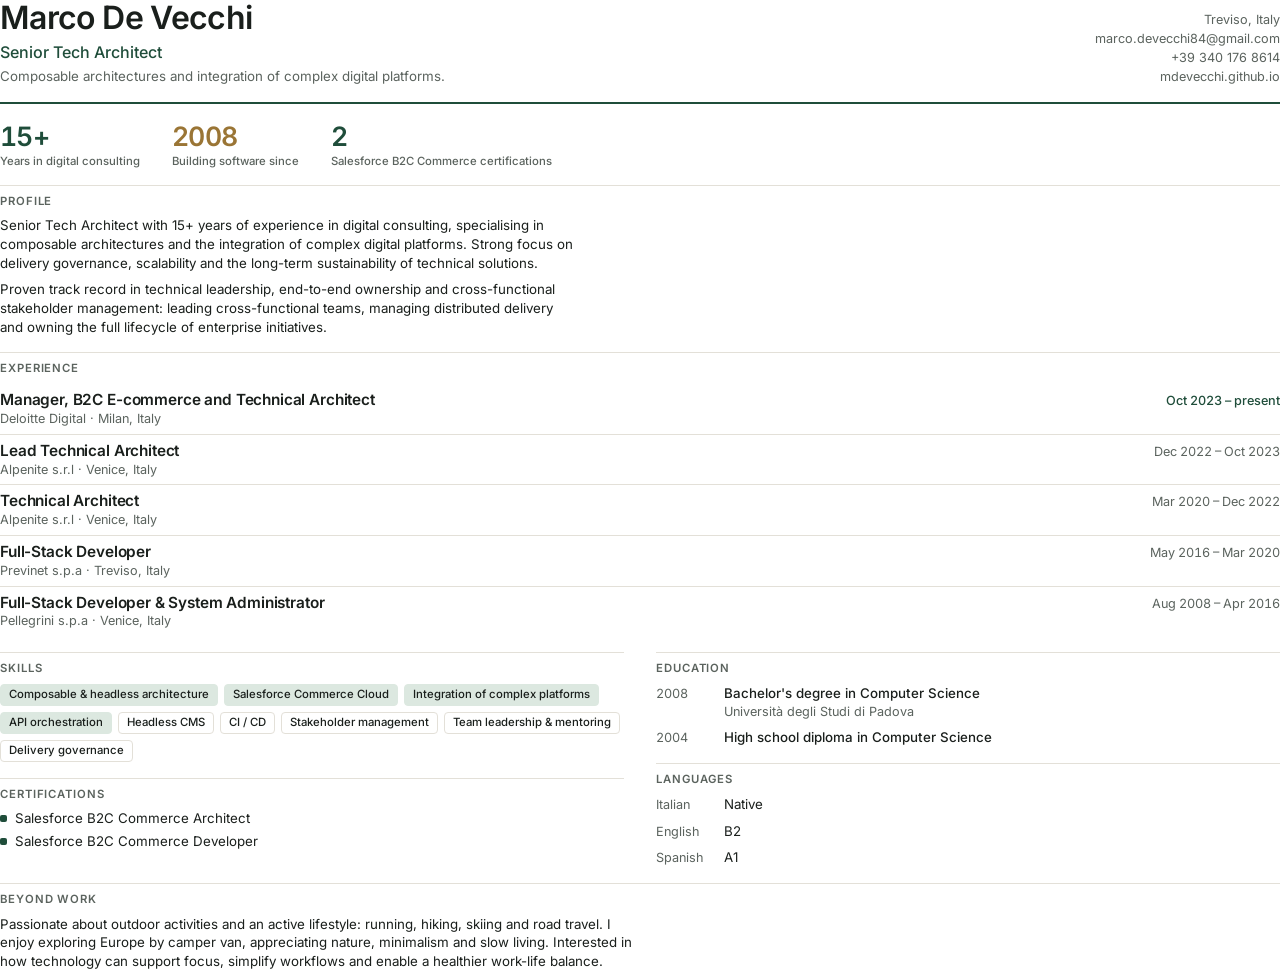
==== cv-print.html @ c817d999 "Update contact email and regenerate the CV PDF from the design system Switch the email to marco.deve" ====
<!doctype html>
<html lang="en">
<head>
<meta charset="utf-8">
<title>Marco De Vecchi — CV</title>
<link rel="stylesheet" href="fonts/inter.css">
<style>
  /* A4 CV assembled from the design system's CV components:
     CVHeader → Metric ×3 → SectionHeading + content. Print prints white. */
  :root {
    --surface: #FFFFFF; --surface-raised: #FFFFFF; --ink: #1A1F1C; --ink-muted: #5B635E;
    --forest: #1F4D3A; --forest-soft: #DCE8E0; --on-forest: #FAF8F3; --brass: #9A7535; --line: #E3E0D8;
    --font-sans: "Inter", system-ui, -apple-system, "Segoe UI", sans-serif;
    --space-1: 4px; --space-2: 8px; --space-4: 16px; --space-6: 24px; --space-8: 32px; --space-12: 48px;
    --radius-sm: 4px; --radius-md: 8px;
  }
  @page { size: A4; margin: 14mm 16mm; }
  * { box-sizing: border-box; }
  html, body { margin: 0; }
  body { font-family: var(--font-sans); font-size: 10pt; line-height: 1.4; color: var(--ink); background: var(--surface); -webkit-font-smoothing: antialiased; }
  h1, h2, h3, p, ul { margin: 0; }
  ul { padding: 0; list-style: none; }
  a { color: inherit; text-decoration: none; }

  /* CVHeader */
  .cvh { display: flex; justify-content: space-between; align-items: flex-end; gap: var(--space-6); padding-bottom: var(--space-4); border-bottom: 2px solid var(--forest); }
  .cvh-name { font-size: 24pt; line-height: 1.15; font-weight: 600; letter-spacing: -0.02em; }
  .cvh-role { margin-top: var(--space-1); font-size: 12pt; line-height: 1.4; color: var(--forest); font-weight: 500; }
  .cvh-tagline { margin-top: var(--space-1); font-size: 10pt; color: var(--ink-muted); }
  .cvh-contacts { text-align: right; font-size: 9.5pt; line-height: 1.5; color: var(--ink-muted); white-space: nowrap; }

  /* Metric */
  .metrics { display: flex; gap: var(--space-8); margin-top: var(--space-4); }
  .metric { display: flex; flex-direction: column; gap: 2px; min-width: 110px; }
  .metric-value { font-size: 20pt; line-height: 1.2; font-weight: 600; letter-spacing: -0.02em; color: var(--forest); font-variant-numeric: tabular-nums; }
  .metric-accent .metric-value { color: var(--brass); }
  .metric-label { font-size: 8.5pt; line-height: 1.3; font-weight: 500; color: var(--ink-muted); }

  /* SectionHeading */
  .sh { margin: var(--space-4) 0 var(--space-2); padding-top: var(--space-2); border-top: 1px solid var(--line); font-size: 8.5pt; line-height: 1.3; font-weight: 600; letter-spacing: 0.08em; text-transform: uppercase; color: var(--ink-muted); }

  .profile { max-width: 72ch; }
  .profile + .profile { margin-top: var(--space-2); }

  /* ExperienceItem */
  .exp { padding: 6px 0; break-inside: avoid; }
  .exp + .exp { border-top: 1px solid var(--line); }
  .exp-head { display: flex; justify-content: space-between; align-items: baseline; gap: var(--space-4); }
  .exp-role { font-size: 11.5pt; line-height: 1.3; font-weight: 600; letter-spacing: -0.01em; }
  .exp-org { font-size: 9.5pt; color: var(--ink-muted); }
  .exp-period { flex: none; font-size: 9.5pt; color: var(--ink-muted); font-variant-numeric: tabular-nums; }
  .exp-current .exp-period { color: var(--forest); font-weight: 500; }

  /* Two columns for the compact sections */
  .cols { display: grid; grid-template-columns: 1fr 1fr; column-gap: var(--space-8); }

  /* SkillTag */
  .tags { display: flex; flex-wrap: wrap; gap: 6px; }
  .tag { display: inline-block; padding: 2px var(--space-2); border: 1px solid var(--line); border-radius: var(--radius-sm); font-size: 8.5pt; line-height: 1.4; font-weight: 500; color: var(--ink); background: var(--surface-raised); }
  .tag-core { background: var(--forest-soft); border-color: var(--forest-soft); }

  .rows { display: grid; gap: var(--space-2); }
  .row { display: grid; grid-template-columns: 60px 1fr; gap: var(--space-2); align-items: baseline; }
  .row-key { font-size: 9.5pt; color: var(--ink-muted); font-variant-numeric: tabular-nums; }
  .row-title { font-weight: 500; }
  .row-sub { font-size: 9.5pt; color: var(--ink-muted); }
  .certs li { display: flex; gap: var(--space-2); align-items: center; }
  .certs li + li { margin-top: var(--space-1); }
  .certs li::before { content: ""; flex: none; width: 7px; height: 7px; background: var(--forest); border-radius: 2px; }
  .interests { font-size: 10pt; color: var(--ink); max-width: 80ch; }
</style>
</head>
<body>
  <header class="cvh">
    <div>
      <h1 class="cvh-name">Marco De Vecchi</h1>
      <p class="cvh-role">Senior Tech Architect</p>
      <p class="cvh-tagline">Composable architectures and integration of complex digital platforms.</p>
    </div>
    <ul class="cvh-contacts">
      <li>Treviso, Italy</li>
      <li><a href="mailto:marco.devecchi84@gmail.com">marco.devecchi84@gmail.com</a></li>
      <li><a href="tel:+393401768614">+39 340 176 8614</a></li>
      <li><a href="https://mdevecchi.github.io/">mdevecchi.github.io</a></li>
    </ul>
  </header>

  <div class="metrics">
    <div class="metric"><span class="metric-value">15+</span><span class="metric-label">Years in digital consulting</span></div>
    <div class="metric metric-accent"><span class="metric-value">2008</span><span class="metric-label">Building software since</span></div>
    <div class="metric"><span class="metric-value">2</span><span class="metric-label">Salesforce B2C Commerce certifications</span></div>
  </div>

  <h2 class="sh">Profile</h2>
  <p class="profile">Senior Tech Architect with 15+ years of experience in digital consulting, specialising in composable architectures and the integration of complex digital platforms. Strong focus on delivery governance, scalability and the long-term sustainability of technical solutions.</p>
  <p class="profile">Proven track record in technical leadership, end-to-end ownership and cross-functional stakeholder management: leading cross-functional teams, managing distributed delivery and owning the full lifecycle of enterprise initiatives.</p>

  <h2 class="sh">Experience</h2>
  <article class="exp exp-current">
    <div class="exp-head">
      <div><h3 class="exp-role">Manager, B2C E-commerce and Technical Architect</h3><p class="exp-org">Deloitte Digital · Milan, Italy</p></div>
      <p class="exp-period">Oct 2023 – present</p>
    </div>
  </article>
  <article class="exp">
    <div class="exp-head">
      <div><h3 class="exp-role">Lead Technical Architect</h3><p class="exp-org">Alpenite s.r.l · Venice, Italy</p></div>
      <p class="exp-period">Dec 2022 – Oct 2023</p>
    </div>
  </article>
  <article class="exp">
    <div class="exp-head">
      <div><h3 class="exp-role">Technical Architect</h3><p class="exp-org">Alpenite s.r.l · Venice, Italy</p></div>
      <p class="exp-period">Mar 2020 – Dec 2022</p>
    </div>
  </article>
  <article class="exp">
    <div class="exp-head">
      <div><h3 class="exp-role">Full-Stack Developer</h3><p class="exp-org">Previnet s.p.a · Treviso, Italy</p></div>
      <p class="exp-period">May 2016 – Mar 2020</p>
    </div>
  </article>
  <article class="exp">
    <div class="exp-head">
      <div><h3 class="exp-role">Full-Stack Developer &amp; System Administrator</h3><p class="exp-org">Pellegrini s.p.a · Venice, Italy</p></div>
      <p class="exp-period">Aug 2008 – Apr 2016</p>
    </div>
  </article>

  <div class="cols">
    <div>
      <h2 class="sh">Skills</h2>
      <ul class="tags">
        <li class="tag tag-core">Composable &amp; headless architecture</li>
        <li class="tag tag-core">Salesforce Commerce Cloud</li>
        <li class="tag tag-core">Integration of complex platforms</li>
        <li class="tag tag-core">API orchestration</li>
        <li class="tag">Headless CMS</li>
        <li class="tag">CI / CD</li>
        <li class="tag">Stakeholder management</li>
        <li class="tag">Team leadership &amp; mentoring</li>
        <li class="tag">Delivery governance</li>
      </ul>
      <h2 class="sh">Certifications</h2>
      <ul class="certs">
        <li>Salesforce B2C Commerce Architect</li>
        <li>Salesforce B2C Commerce Developer</li>
      </ul>
    </div>
    <div>
      <h2 class="sh">Education</h2>
      <div class="rows">
        <div class="row"><span class="row-key">2008</span><div><p class="row-title">Bachelor's degree in Computer Science</p><p class="row-sub">Università degli Studi di Padova</p></div></div>
        <div class="row"><span class="row-key">2004</span><div><p class="row-title">High school diploma in Computer Science</p></div></div>
      </div>
      <h2 class="sh">Languages</h2>
      <div class="rows">
        <div class="row"><span class="row-key">Italian</span><p>Native</p></div>
        <div class="row"><span class="row-key">English</span><p>B2</p></div>
        <div class="row"><span class="row-key">Spanish</span><p>A1</p></div>
      </div>
    </div>
  </div>

  <h2 class="sh">Beyond work</h2>
  <p class="interests">Passionate about outdoor activities and an active lifestyle: running, hiking, skiing and road travel. I enjoy exploring Europe by camper van, appreciating nature, minimalism and slow living. Interested in how technology can support focus, simplify workflows and enable a healthier work-life balance.</p>
</body>
</html>
---- fonts/inter.css ----
/* Inter (latin subset), self-hosted. Source: @fontsource/inter 5.1.0, SIL Open Font License (see LICENSE.txt). */
@font-face { font-family: "Inter"; font-style: normal; font-weight: 400; font-display: swap; src: url("inter-latin-400.woff2") format("woff2"); }
@font-face { font-family: "Inter"; font-style: normal; font-weight: 500; font-display: swap; src: url("inter-latin-500.woff2") format("woff2"); }
@font-face { font-family: "Inter"; font-style: normal; font-weight: 600; font-display: swap; src: url("inter-latin-600.woff2") format("woff2"); }
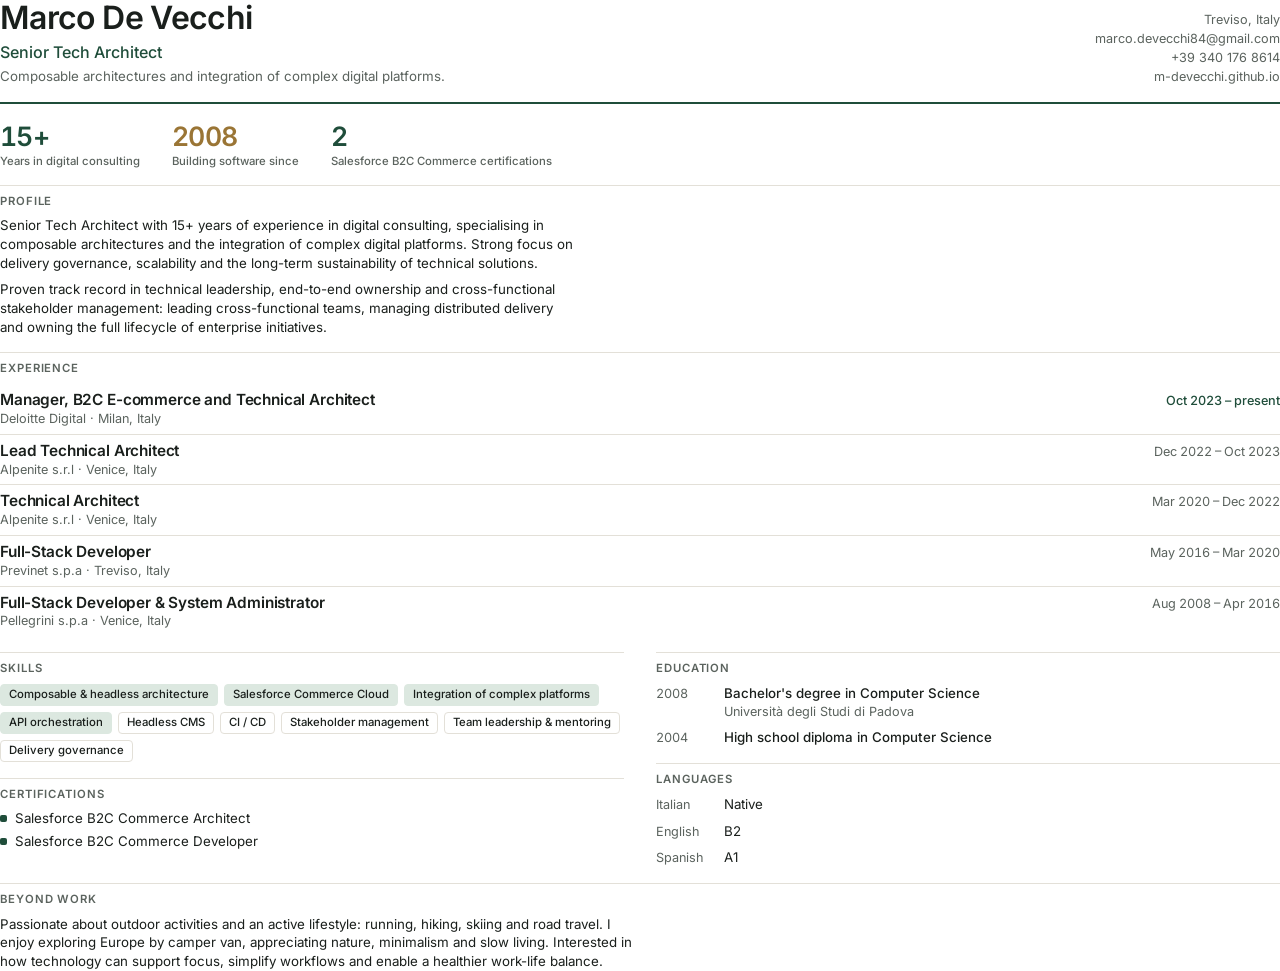
==== commit 53d68e31: "Point site links at m-devecchi.github.io after the repository rename Co-Authored-By: Claude Fable 5." ====
--- a/cv-print.html
+++ b/cv-print.html
@@ -81,7 +81,7 @@
       <li>Treviso, Italy</li>
       <li><a href="mailto:marco.devecchi84@gmail.com">marco.devecchi84@gmail.com</a></li>
       <li><a href="tel:+393401768614">+39 340 176 8614</a></li>
-      <li><a href="https://mdevecchi.github.io/">mdevecchi.github.io</a></li>
+      <li><a href="https://m-devecchi.github.io/">m-devecchi.github.io</a></li>
     </ul>
   </header>
 
